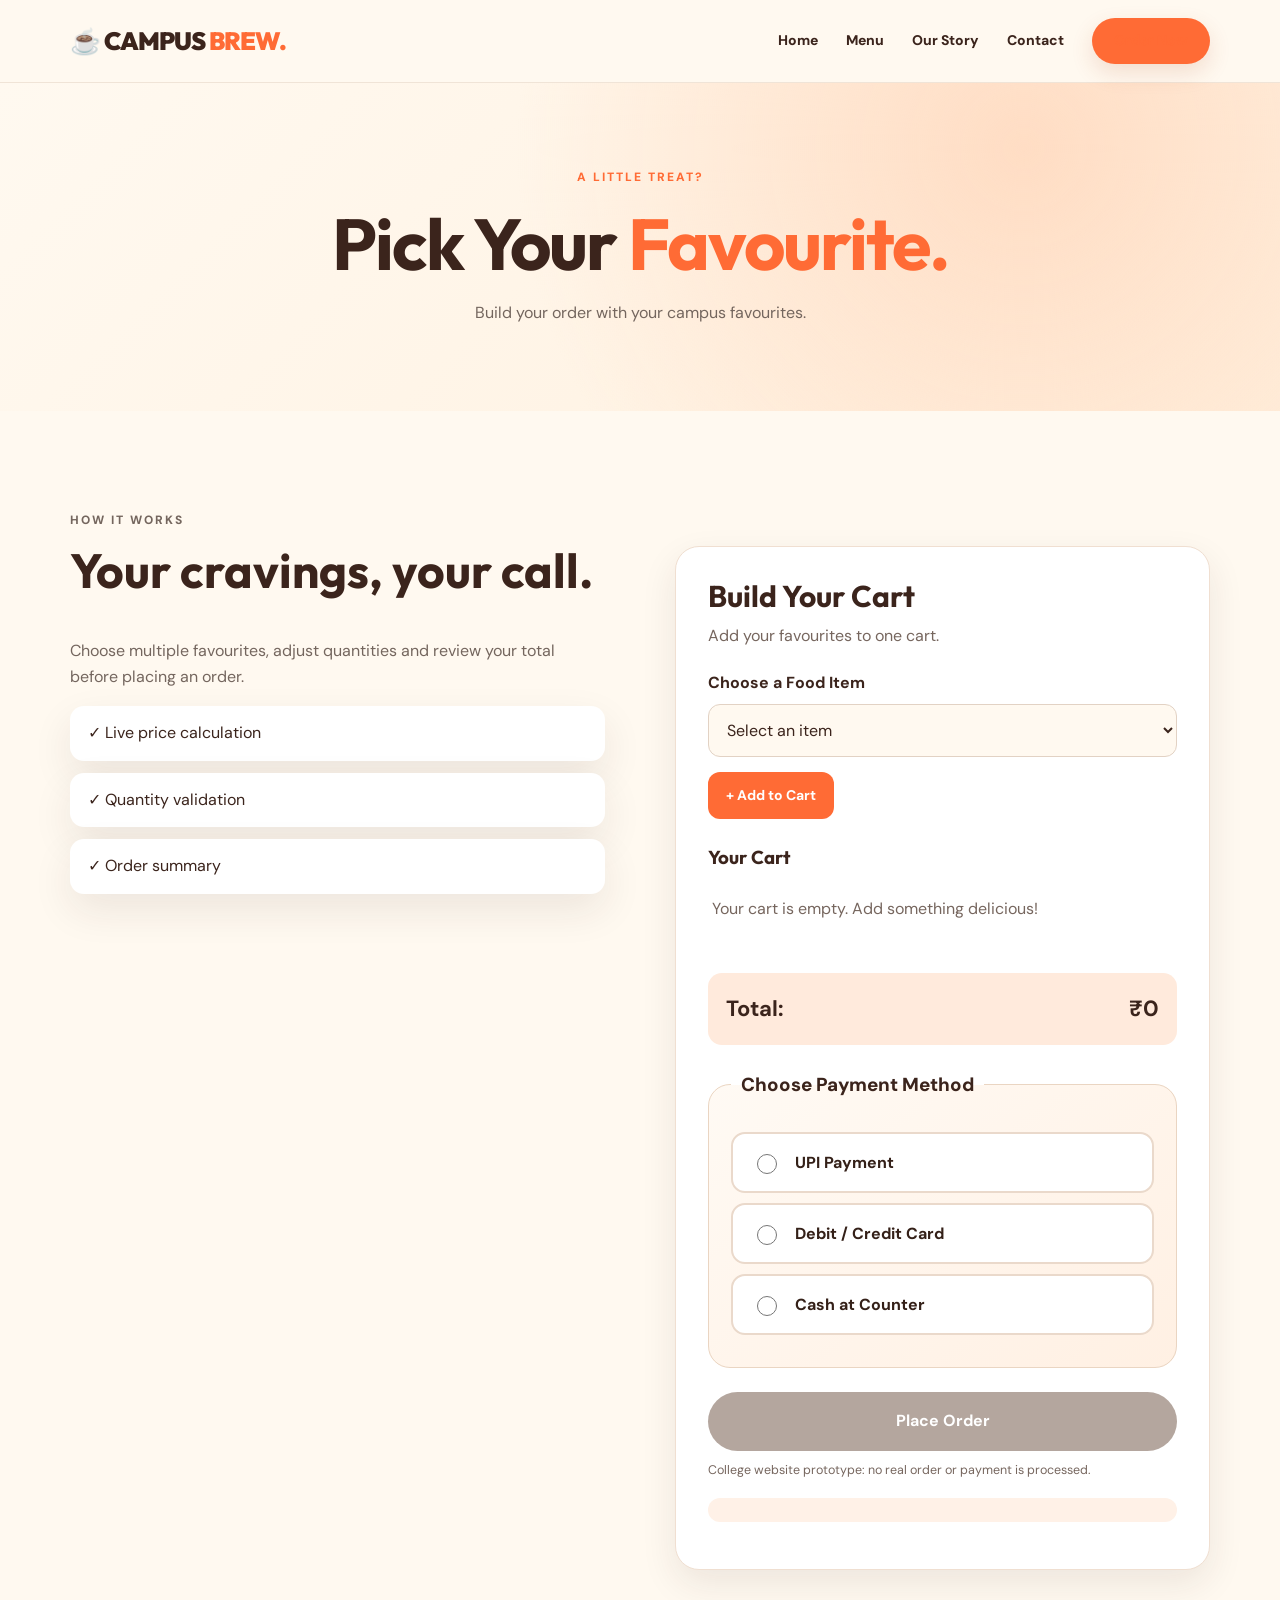
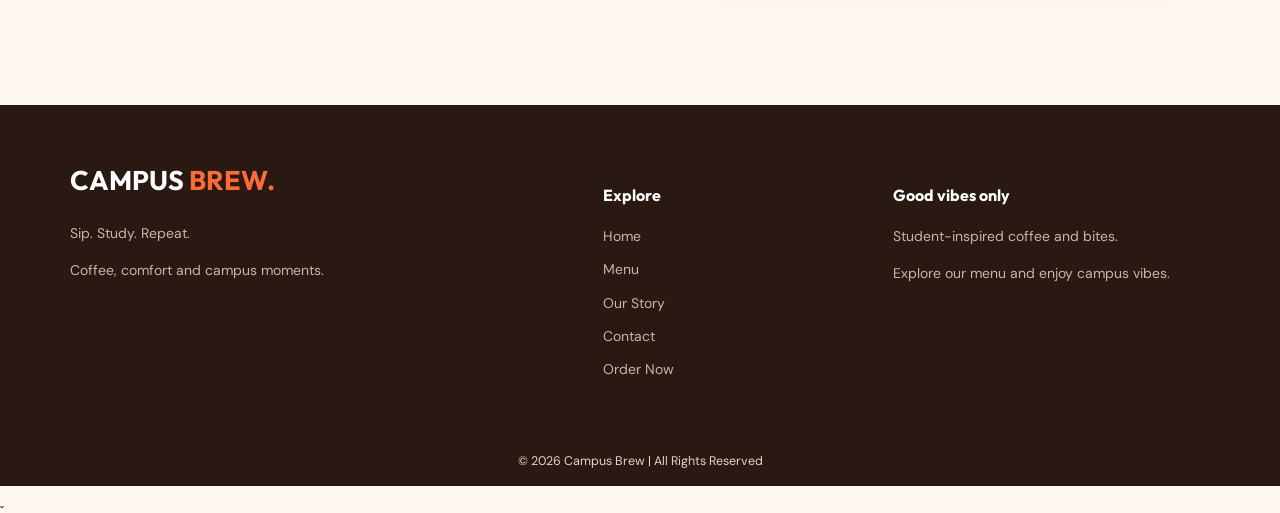
==== order.html @ d3b4a09d "Add files via upload" ====
<!DOCTYPE html>

<html lang="en">
<head>
<meta charset="utf-8"/>
<meta content="width=device-width, initial-scale=1" name="viewport"/>
<meta content="Campus Brew — coffee, bites and campus life" name="description"/>
<title>
   Order Online | Campus Brew
  </title>
<link href="style.css" rel="stylesheet"/>
<script defer="" src="script.js">
</script>
<script defer="" src="cart.js">
</script>
</head>
<body>
<header class="site-header">
<div class="container navbar">
<a class="logo" href="index.html">
     ☕ CAMPUS
     <span>
      BREW.
     </span>
</a>
<button aria-controls="main-navigation" aria-expanded="false" aria-label="Open navigation menu" class="menu-toggle" type="button">
     ☰
    </button>
<nav aria-label="Main navigation" class="nav-links" id="main-navigation">
<a href="index.html">
      Home
     </a>
<a href="menu.html">
      Menu
     </a>
<a href="about.html">
      Our Story
     </a>
<a href="contact.html">
      Contact
     </a>
<a aria-current="page" class="nav-btn" href="order.html">
      Order Now
     </a>
</nav>
</div>
</header>
<main>
<section class="page-hero">
<div class="container">
<p class="eyebrow">
      A LITTLE TREAT?
     </p>
<h1>
      Pick Your
      <em>
       Favourite.
      </em>
</h1>
<p>
      Build your order with your campus favourites.
     </p>
</div>
</section>
<section class="section container">
<div class="form-layout">
<div>
<p class="eyebrow">
       HOW IT WORKS
      </p>
<h2>
       Your cravings, your call.
      </h2>
<p>
       Choose multiple favourites, adjust quantities and review your total before placing an order.
      </p>
<div class="info-chip">
       ✓ Live price calculation
      </div>
<div class="info-chip">
       ✓ Quantity validation
      </div>
<div class="info-chip">
       ✓ Order summary
      </div>
</div>
<!-- CAMPUS BREW SMART CART -->
<section class="smart-cart" id="smartCart">
<h2>Build Your Cart</h2>
<p>
       Add your favourites to one cart.
      </p>
<label for="cartProduct">
       Choose a Food Item
      </label>
<select id="cartProduct">
<option value="">
        Select an item
       </option>
<option value="coffee">
        Cappuccino - ₹120
       </option>
<option value="cold">
        Cold Coffee - ₹150
       </option>
<option value="burger">
        Veg Burger - ₹99
       </option>
<option value="pizza">
        Margherita Pizza - ₹199
       </option>
<option value="sandwich">
        Grilled Sandwich - ₹89
       </option>
<option value="fries">
        French Fries - ₹79
       </option>
</select>
<button id="addToCart" type="button">
       + Add to Cart
      </button>
<h3>
       Your Cart
      </h3>
<div id="cartItems">
</div>
<div class="cart-total">
<strong>
        Total:
       </strong>
<strong id="cartTotal">
        ₹0
       </strong>
</div>
<!-- PAYMENT METHOD SELECTION -->
<fieldset class="payment-methods">
<legend>Choose Payment Method</legend>
<label class="payment-option">
<input name="paymentMethod" type="radio" value="UPI"/>
<span>UPI Payment</span>
</label>
<label class="payment-option">
<input name="paymentMethod" type="radio" value="Card"/>
<span>Debit / Credit Card</span>
</label>
<label class="payment-option">
<input name="paymentMethod" type="radio" value="Cash"/>
<span>Cash at Counter</span>
</label>

</fieldset>
<button disabled="" id="checkoutCart" type="button">Place Order</button>
<p class="checkout-disclosure">College website prototype: no real order or payment is processed.</p>
<p aria-live="polite" class="cart-feedback" id="cartFeedback" role="status">
</p><section aria-label="Order summary" aria-live="polite" class="order-summary" hidden="" id="orderSummary"></section>

</section>
</div>
</section>
</main>
<footer class="site-footer">
<div class="container footer-grid">
<div>
<h3>
      CAMPUS
      <span class="accent">
       BREW.
      </span>
</h3>
<p>
      Sip. Study. Repeat.
     </p>
<p>
      Coffee, comfort and campus moments.
     </p>
</div>
<div>
<h4>
      Explore
     </h4>
<a href="index.html">
      Home
     </a>
<a href="menu.html">
      Menu
     </a>
<a href="about.html">
      Our
                    Story
     </a>
<a href="contact.html">
      Contact
     </a>
<a href="order.html">
      Order Now
     </a>
</div>
<div>
<h4>
      Good vibes only
     </h4>
<p>
      Student-inspired coffee and bites.
     </p>
<p>
      Explore our menu and enjoy campus vibes.
     </p>
</div>
</div>

<p class="prototype-note">© 2026 Campus Brew | All Rights Reserved</p>
   </div>
</footer>
</body>
</html>
 ̰
---- style.css ----
@import url('https://fonts.googleapis.com/css2?family=DM+Sans:wght@400;500;600;700;800&family=Outfit:wght@400;500;600;700;800;900&display=swap');

:root {
    --orange: #ff6b35;
    --orange-dark: #df4c18;
    --cream: #fff9f0;
    --brown: #3b241c;
    --muted: #74665e;
    --white: #fff;
    --shadow: 0 16px 40px rgba(59, 36, 28, .09)
}

* {
    box-sizing: border-box
}

html {
    scroll-behavior: smooth
}

body {
    margin: 0;
    background: var(--cream);
    color: var(--brown);
    font: 16px/1.65 'DM Sans', Arial, sans-serif
}

h1,
h2,
h3,
h4 {
    font-family: 'Outfit', Arial, sans-serif;
    line-height: 1.14
}

h1,
h2,
h3,
p {
    margin-top: 0
}

a {
    text-decoration: none;
    color: inherit
}

img {
    max-width: 100%;
    display: block
}

button,
input,
select,
textarea {
    font: inherit
}

.container {
    width: min(1140px, 90%);
    margin: auto
}

.site-header {
    position: sticky;
    top: 0;
    z-index: 10;
    background: rgba(255, 249, 240, .97);
    border-bottom: 1px solid #f0e4d7;
    backdrop-filter: blur(10px)
}

.navbar {
    min-height: 82px;
    display: flex;
    justify-content: space-between;
    align-items: center;
    gap: 24px
}

.logo {
    font: 900 25px 'Outfit', sans-serif;
    letter-spacing: -1px;
    white-space: nowrap
}

.logo span,
.accent,
em {
    color: var(--orange)
}

em {
    font-style: normal
}

.nav-links {
    display: flex;
    align-items: center;
    gap: 28px
}

.nav-links a {
    font-size: 14px;
    font-weight: 800
}

.nav-links a:hover,
.nav-links a[aria-current=page] {
    color: var(--orange)
}

.nav-links .nav-btn {
    background: var(--orange);
    color: white;
    border-radius: 40px;
    padding: 11px 22px
}

.menu-toggle {
    display: none;
    border: 0;
    background: transparent;
    font-size: 28px;
    color: var(--brown);
    cursor: pointer
}

.eyebrow {
    font-size: 12px;
    font-weight: 800;
    letter-spacing: 2px;
    color: var(--orange);
    text-transform: uppercase
}

.hero {
    padding: 95px 0;
    background: radial-gradient(circle at 80% 20%, #ffe0c7, transparent 45%)
}

.hero-grid {
    display: grid;
    grid-template-columns: 1.1fr .9fr;
    align-items: center;
    gap: 65px
}

.hero h1 {
    font-size: clamp(56px, 7vw, 96px);
    letter-spacing: -4px;
    line-height: 1.03;
    margin: 20px 0 24px
}

.lead {
    font-size: 18px;
    color: var(--muted);
    max-width: 520px
}

.actions {
    display: flex;
    gap: 14px;
    flex-wrap: wrap;
    margin-top: 30px
}

.btn {
    display: inline-flex;
    align-items: center;
    justify-content: center;
    background: var(--orange);
    color: white;
    border: 0;
    border-radius: 35px;
    padding: 14px 25px;
    font-weight: 800;
    cursor: pointer;
    transition: transform .2s, background .2s
}

.btn:hover {
    background: var(--orange-dark);
    transform: translateY(-3px)
}

.btn-outline {
    background: transparent;
    color: var(--brown);
    border: 2px solid var(--brown)
}

.btn-outline:hover {
    background: var(--brown);
    color: white
}

.btn-light {
    background: white;
    color: var(--brown)
}

.btn-light:hover {
    background: #ffe1ca;
    color: var(--brown)
}

.stats {
    display: flex;
    flex-wrap: wrap;
    gap: 35px;
    margin-top: 50px
}

.stats strong,
.stats small {
    display: block
}

.stats strong {
    font: 900 24px 'Outfit', sans-serif
}

.stats small {
    font-size: 12px;
    color: var(--muted)
}

.hero-visual {
    position: relative;
    transform: rotate(2deg);
    padding: 12px;
    background: white;
    border-radius: 35px;
    box-shadow: var(--shadow)
}

.hero-visual img {
    width: 100%;
    height: 440px;
    object-fit: cover;
    border-radius: 26px
}

.floating {
    position: absolute;
    bottom: 25px;
    left: -20px;
    background: white;
    padding: 16px 20px;
    border-radius: 18px;
    box-shadow: var(--shadow);
    font-weight: 800
}

.section {
    padding-top: 100px;
    padding-bottom: 100px
}

.section-heading {
    text-align: center;
    max-width: 700px;
    margin: 0 auto 48px
}

.section-heading h2 {
    font-size: clamp(36px, 5vw, 56px);
    letter-spacing: -2px
}

.section-heading p:not(.eyebrow) {
    color: var(--muted)
}

.feature-grid,
.food-grid {
    display: grid;
    grid-template-columns: repeat(3, minmax(0, 1fr));
    gap: 25px
}

.card,
.food-card,
.form-card {
    background: white;
    border: 1px solid #f1e7dc;
    border-radius: 26px;
    box-shadow: var(--shadow)
}

.card {
    padding: 35px 28px;
    transition: transform .25s
}

.card:hover,
.food-card:hover {
    transform: translateY(-7px)
}

.card h3 {
    font-size: 23px
}

.card p,
.food-info p,
.story p,
.form-layout>div>p {
    color: var(--muted)
}

.emoji {
    font-size: 40px;
    margin-bottom: 20px
}

.cta {
    text-align: center;
    background: var(--brown);
    color: white;
    padding: 90px 0
}

.cta h2 {
    font-size: clamp(35px, 5vw, 60px);
    max-width: 760px;
    margin: 0 auto 20px
}

.cta p:not(.eyebrow) {
    color: #e9d5c7
}

.site-footer {
    background: #291912;
    color: white;
    padding-top: 60px
}

.footer-grid {
    display: grid;
    grid-template-columns: 2fr 1fr 1.3fr;
    gap: 45px;
    padding-bottom: 50px
}

.footer-grid h3 {
    font-size: 27px
}

.footer-grid p,
.footer-grid a {
    color: #c9b6a8;
    font-size: 14px
}

.footer-grid a {
    display: block;
    margin-bottom: 10px
}

.footer-grid a:hover {
    color: var(--orange)
}

.copyright {
    border-top: 1px solid #ffffff22;
    text-align: center;
    padding: 20px;
    font-size: 12px;
    color: #c9b6a8
}

.page-hero {
    padding: 85px 0;
    text-align: center;
    background: radial-gradient(circle at 80% 20%, #ffddc4, transparent 48%), linear-gradient(135deg, #fff9f0, #fff0de)
}

.page-hero h1 {
    font-size: clamp(40px, 6vw, 72px);
    letter-spacing: -2px;
    margin: 15px auto;
    max-width: 850px
}

.page-hero p:not(.eyebrow) {
    max-width: 600px;
    margin: auto;
    color: var(--muted)
}

.food-card {
    overflow: hidden;
    transition: transform .25s
}

.food-visual {
    height: 205px;
    background: linear-gradient(135deg, #f9ddbe, #fff2e0);
    display: grid;
    place-items: center;
    position: relative
}

.food-card:nth-child(2n) .food-visual {
    background: linear-gradient(135deg, #dcece8, #f5faf6)
}

.food-card:nth-child(3n) .food-visual {
    background: linear-gradient(135deg, #ffdbb2, #fff1d8)
}

.food-visual>span:first-child {
    font-size: 92px
}

.pill {
    position: absolute;
    right: 15px;
    top: 15px;
    background: white;
    padding: 5px 12px;
    border-radius: 30px;
    font-size: 11px;
    font-weight: 800
}

.food-info {
    padding: 25px
}

.food-info h3 {
    font-size: 24px;
    margin: 0 0 10px
}

.food-info p {
    min-height: 50px;
    font-size: 14px
}

.food-bottom {
    display: flex;
    justify-content: space-between;
    align-items: center;
    gap: 12px;
    margin-top: 18px
}

.food-bottom strong {
    font-size: 26px
}

.btn-small {
    font-size: 12px;
    padding: 10px 15px
}

.story {
    display: grid;
    grid-template-columns: 1fr 1fr;
    gap: 65px;
    align-items: center
}

.story h2,
.form-layout h2 {
    font-size: clamp(32px, 4vw, 48px)
}

.story-art {
    min-height: 300px;
    border-radius: 30px;
    background: linear-gradient(135deg, #ffe2c7, #f8bd8e);
    display: flex;
    flex-direction: column;
    justify-content: center;
    align-items: center;
    font-size: 100px
}

.story-art span {
    font-size: 18px;
    font-weight: 800
}

.section-soft {
    background: #fff0e2
}

.form-layout {
    display: grid;
    grid-template-columns: 1fr 1fr;
    gap: 70px;
    align-items: start
}

.form-card {
    padding: 35px
}

.form-card h2 {
    font-size: 30px
}

.form-card label {
    display: block;
    font-weight: 800;
    font-size: 14px;
    margin: 18px 0 7px
}

.form-card input,
.form-card select,
.form-card textarea {
    width: 100%;
    padding: 13px 14px;
    border: 1px solid #cbbfb4;
    border-radius: 12px;
    background: #fff;
    color: var(--brown)
}

.form-card input:focus,
.form-card select:focus,
.form-card textarea:focus {
    outline: 2px solid var(--orange);
    outline-offset: 2px
}

.full {
    width: 100%;
    margin-top: 22px
}

.form-note {
    font-size: 12px;
    color: var(--muted);
    text-align: center
}

.feedback {
    font-weight: 700;
    color: #236044
}

.total-box {
    margin-top: 25px;
    background: #fff0df;
    padding: 18px;
    border-radius: 15px;
    display: flex;
    justify-content: space-between;
    align-items: center;
    gap: 10px
}

.total-box strong {
    font-size: 28px
}

.info-chip {
    background: white;
    padding: 14px 18px;
    border-radius: 14px;
    margin: 12px 0;
    box-shadow: var(--shadow)
}

a:focus-visible,
button:focus-visible {
    outline: 3px solid var(--orange);
    outline-offset: 3px
}

@media(max-width:950px) {

    .hero-grid,
    .story,
    .form-layout {
        grid-template-columns: 1fr
    }

    .hero-grid {
        gap: 50px
    }

    .hero-visual {
        max-width: 520px;
        width: 100%;
        margin: auto
    }

    .feature-grid,
    .food-grid {
        grid-template-columns: repeat(2, minmax(0, 1fr))
    }

    .footer-grid {
        grid-template-columns: 1fr 1fr
    }
}

@media(max-width:650px) {
    .navbar {
        min-height: 70px
    }

    .logo {
        font-size: 21px
    }

    .menu-toggle {
        display: block
    }

    .nav-links {
        display: none;
        position: absolute;
        top: 70px;
        left: 0;
        right: 0;
        background: var(--cream);
        padding: 24px;
        flex-direction: column;
        align-items: stretch;
        gap: 18px;
        box-shadow: var(--shadow)
    }

    .nav-links.open {
        display: flex
    }

    .nav-links .nav-btn {
        text-align: center
    }

    .hero {
        padding: 60px 0
    }

    .hero h1 {
        font-size: clamp(48px, 13vw, 62px);
        letter-spacing: -2px
    }

    .hero-grid {
        text-align: center
    }

    .actions,
    .stats {
        justify-content: center
    }

    .hero-visual img {
        height: 320px
    }

    .floating {
        left: 0;
        font-size: 12px
    }

    .section {
        padding-top: 65px;
        padding-bottom: 65px
    }

    .feature-grid,
    .food-grid,
    .footer-grid {
        grid-template-columns: 1fr
    }

    .page-hero {
        padding: 65px 0
    }

    .food-info p {
        min-height: 0
    }

    .form-card {
        padding: 24px
    }

    .cta {
        padding: 70px 0
    }
}

@media(prefers-reduced-motion:reduce) {

    *,
    *::before,
    *::after {
        scroll-behavior: auto !important;
        transition: none !important;
        animation: none !important
    }
}

/* ===== CAMPUS BREW SMART CART ===== */

.smart-cart {
  background: #ffffff;
  padding: 32px;
  margin: 35px 0;
  border: 1px solid #f0dfd1;
  border-radius: 24px;
  box-shadow: 0 15px 40px rgba(59, 36, 28, 0.1);
}

.smart-cart h2 {
  color: #3b241c;
  font-size: 30px;
  margin-bottom: 10px;
}

.smart-cart h3 {
  margin: 28px 0 15px;
  color: #3b241c;
}

.smart-cart p {
  color: #76665e;
  margin-bottom: 15px;
}

.smart-cart label {
  display: block;
  font-weight: 700;
  margin: 20px 0 8px;
}

.smart-cart select {
  width: 100%;
  padding: 14px;
  border: 1px solid #e2d2c4;
  border-radius: 12px;
  background: #fff9f0;
  color: #3b241c;
  font-size: 16px;
}

.smart-cart button {
  background: #ff6b35;
  color: white;
  border: none;
  border-radius: 12px;
  padding: 12px 18px;
  font-size: 14px;
  font-weight: 700;
  cursor: pointer;
  transition: 0.25s ease;
}

.smart-cart button:hover:not(:disabled) {
  background: #e95420;
  transform: translateY(-2px);
}

.smart-cart button:disabled {
  background: #b9aaa0;
  cursor: not-allowed;
}

#addToCart {
  margin-top: 15px;
}

#cartItems {
  display: flex;
  flex-direction: column;
  gap: 12px;
}

.cart-item {
  display: flex;
  align-items: center;
  flex-wrap: wrap;
  gap: 12px;
  background: #fff9f0;
  padding: 15px;
  border-radius: 14px;
  border: 1px solid #f1e3d7;
}

.cart-item strong {
  flex: 1 1 140px;
}

.cart-item button {
  padding: 8px 12px;
  border-radius: 9px;
}

.cart-item span {
  font-weight: 700;
}

.cart-total {
  display: flex;
  justify-content: space-between;
  align-items: center;
  background: #ffeadc;
  border-radius: 14px;
  padding: 18px;
  margin: 24px 0;
  font-size: 22px;
  color: #3b241c;
}

#checkoutCart {
  width: 100%;
  padding: 16px;
  border-radius: 30px;
}

#cartFeedback {
  margin-top: 18px;
  font-weight: 600;
}

.smart-cart button:focus-visible,
.smart-cart select:focus-visible {
  outline: 3px solid #3b241c;
  outline-offset: 3px;
}

@media (max-width: 650px) {
  .smart-cart {
    padding: 20px;
  }

  .smart-cart h2 {
    font-size: 25px;
  }

  .cart-item {
    gap: 10px;
  }

  .cart-total {
    font-size: 19px;
  }
}

/* ===== CAMPUS BREW PAYMENT METHODS ===== */

.payment-methods {
  background: #fff9f0;
  border: 1px solid #f0dfd1;
  border-radius: 20px;
  padding: 25px;
  margin: 28px 0;
}

.payment-methods h3 {
  color: #3b241c;
  font-size: 22px;
  margin-bottom: 20px;
}

.payment-methods label {
  display: flex;
  align-items: center;
  gap: 14px;
  background: white;
  padding: 18px;
  margin: 12px 0;
  border: 2px solid #f0dfd1;
  border-radius: 14px;
  cursor: pointer;
  font-weight: 600;
  transition: 0.25s ease;
}

.payment-methods label:hover {
  border-color: #ff6b35;
  background: #fff3e9;
  transform: translateY(-2px);
}

.payment-methods label:has(input:checked) {
  border-color: #ff6b35;
  background: #ffeadc;
  box-shadow: 0 4px 15px #ff6b3520;
}

.payment-methods input[type="radio"] {
  width: 20px;
  height: 20px;
  accent-color: #ff6b35;
  flex-shrink: 0;
}

.payment-methods .form-note {
  font-size: 12px;
  color: #76665e;
  margin-top: 18px;
}

@media (max-width: 650px) {
  .payment-methods {
    padding: 18px;
  }

  .payment-methods label {
    padding: 14px;
    font-size: 14px;
  }
}

/* Payment choice accessibility and polish */
.payment-methods { min-width: 0; }
.payment-methods legend { color: #3b241c; font-weight: 800; font-size: 1.3rem; padding: 0 8px; }
.payment-methods label { color: #3b241c; line-height: 1.4; }
.payment-methods label span { display: inline-block; }
.payment-methods label:focus-within { outline: 2px solid #ff6b35; outline-offset: 2px; }

/* ===== Final premium refinement ===== */
:root { --premium-ink:#342018; --premium-copper:#df5a2b; --premium-cream:#fff9f0; }
body { -webkit-font-smoothing:antialiased; }
.nav-links a[aria-current="page"]:not(.nav-btn) { color:#df5a2b; }
.btn, .nav-btn, .food-order, #checkoutCart { box-shadow:0 9px 22px rgba(178,75,33,.16); }
.feature-card, .food-card, .form-card, .smart-cart { box-shadow:0 14px 36px rgba(59,36,28,.09); }
.feature-card { background:#fff; border:1px solid #e9d7c8; }
.feature-card p, .feature-card h3 { opacity:1; }
.payment-methods { border:1px solid #ead5c2; background:linear-gradient(145deg,#fffaf4,#fff0e3); margin:24px 0; padding:22px; border-radius:22px; }
.payment-methods legend { padding:0 10px; font-size:1.18rem; font-weight:800; }
.payment-methods .payment-option { display:flex; align-items:center; gap:15px; padding:17px 19px; margin:10px 0; border-radius:14px; border:2px solid #ead9cb; background:#fff; color:#342018; font-size:1rem; font-weight:700; cursor:pointer; transition:border-color .2s,background .2s,transform .2s; }
.payment-methods .payment-option:hover { border-color:#df5a2b; transform:translateY(-1px); }
.payment-methods .payment-option:has(input:checked) { background:#ffeadb; border-color:#df5a2b; box-shadow:0 4px 16px rgba(223,90,43,.12); }
.payment-methods input[type=radio] { flex:0 0 20px; width:20px; height:20px; accent-color:#df5a2b; }
#checkoutCart { background:#df5a2b; color:white; font-size:1rem; }
#checkoutCart:disabled { background:#b4a69e; box-shadow:none; }
.cart-item { background:#fffaf4; }
.cart-item .line-price { font-weight:800; min-width:55px; }
.cart-item .remove-item { background:#f8e4db; color:#78351f; }
.cart-item .remove-item:hover { background:#f1cdbd; }
.empty-cart { padding:12px 4px; color:#76665e; }
.cart-feedback:not(:empty), .contact-feedback:not(:empty) { padding:12px 15px; background:#fff1e7; border-radius:12px; color:#6b351e; }
.order-summary { margin-top:22px; padding:24px; border:1px solid #e6c8ad; border-radius:18px; background:linear-gradient(135deg,#fff7eb,#fff); box-shadow:0 10px 25px rgba(59,36,28,.07); }
.order-summary[hidden] { display:none; }
.order-summary h3 { margin:0 0 14px; font-size:1.5rem; }
.order-summary ul { padding-left:22px; margin-bottom:16px; }
.order-summary li { margin:6px 0; }
.order-summary .summary-total { font-weight:900; font-size:1.3rem; color:#9d3d1c; }
.order-summary .summary-note { font-size:.84rem; color:#66544b; margin-top:14px; }
.prototype-note { text-align:center; font-size:.78rem; color:#e7d3c7; padding:10px 20px 15px; margin:0 auto; max-width:700px; }
a:focus-visible,button:focus-visible,input:focus-visible,select:focus-visible,textarea:focus-visible { outline:3px solid #e67b3f; outline-offset:3px; }
@media(max-width:650px) { .payment-methods { padding:16px; } .payment-methods .payment-option { padding:14px; font-size:.92rem; } .order-summary { padding:17px; } .cart-item { gap:8px; } }
@media(prefers-reduced-motion:reduce) { .payment-methods .payment-option { transition:none; transform:none!important; } }

.checkout-disclosure {font-size: .78rem; color: #76665e; margin: 10px 0 18px; line-height: 1.5;}
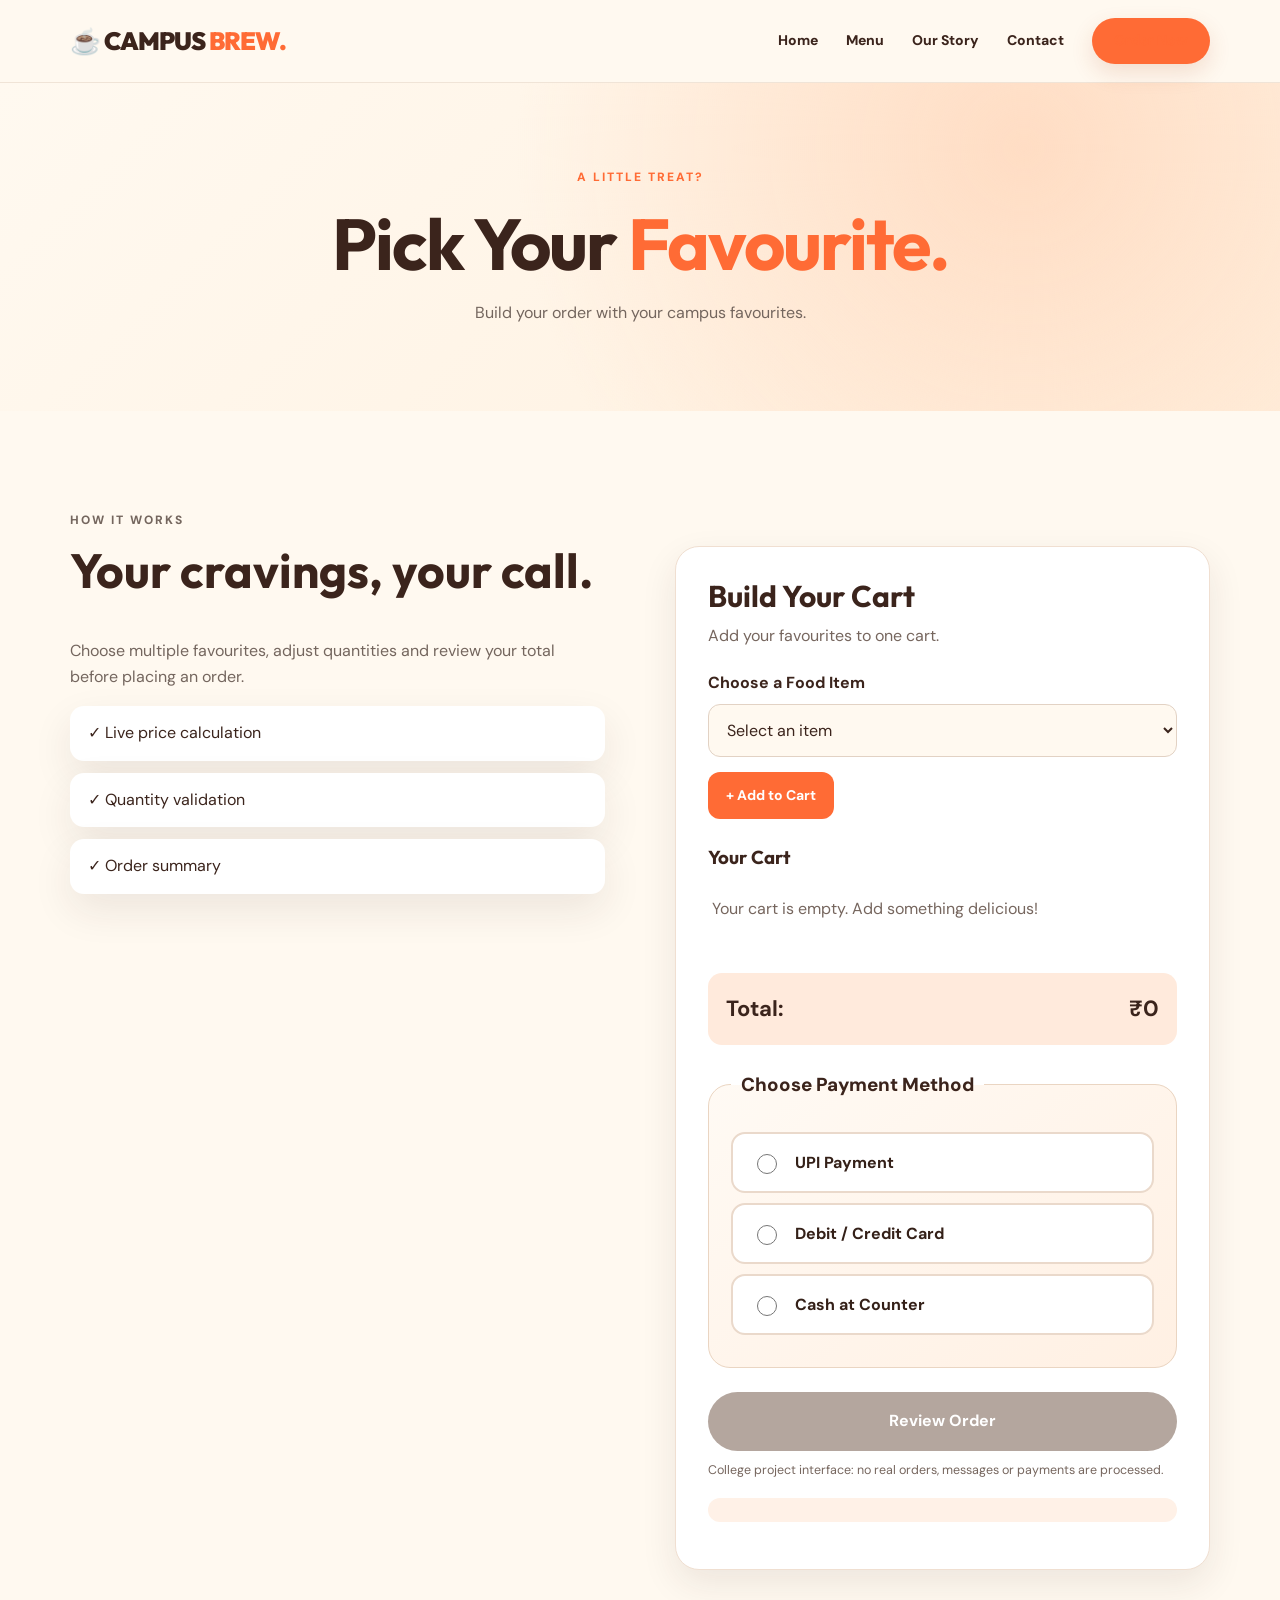
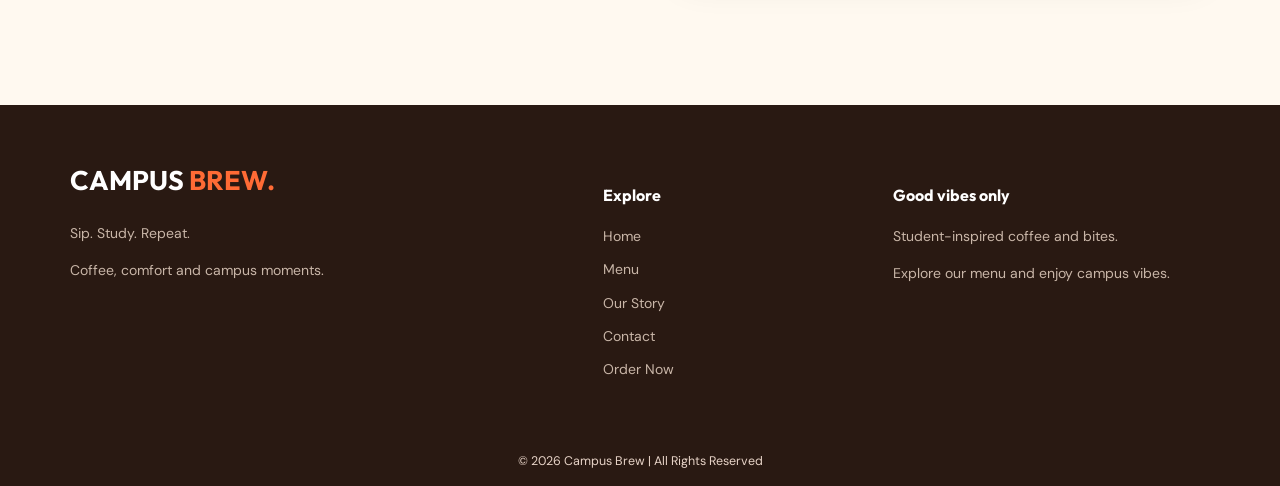
==== commit 572e144d: "Add files via upload" ====
--- a/order.html
+++ b/order.html
@@ -149,8 +149,28 @@
 </label>
 
 </fieldset>
-<button disabled="" id="checkoutCart" type="button">Place Order</button>
-<p class="checkout-disclosure">College website prototype: no real order or payment is processed.</p>
+<div id="upiDetails" class="payment-details" hidden>
+  <h3>UPI Payment</h3>
+  <div class="sample-qr" role="img" aria-label="Non-payable QR illustration for the payment interface">
+    <span class="qr-corner tl"></span><span class="qr-corner tr"></span><span class="qr-corner bl"></span>
+    <span class="qr-pattern"></span><strong>SAMPLE</strong>
+  </div>
+  <p>QR illustration only — no UPI payment can be made.</p>
+  <p class="payment-amount">Cart amount: <strong id="upiAmount">₹0</strong></p>
+</div>
+<div id="cardDetails" class="payment-details" hidden>
+  <h3>Card Details</h3>
+  <p>Use the provided example details only. Never enter a real card number or security code.</p>
+  <div class="card-fields">
+    <label for="cardName">Cardholder name<input id="cardName" autocomplete="off" placeholder="TEST USER" maxlength="60"></label>
+    <label for="cardNumber">Card number<input id="cardNumber" inputmode="numeric" autocomplete="off" placeholder="4242 4242 4242 4242" maxlength="19"></label>
+    <label for="cardExpiry">Expiry (MM/YY)<input id="cardExpiry" inputmode="numeric" autocomplete="off" placeholder="12/30" maxlength="5"></label>
+    <label for="cardCvv">Security code (example)<input id="cardCvv" inputmode="numeric" autocomplete="off" placeholder="123" maxlength="3"></label>
+  </div>
+  <p class="card-hint">Example details: TEST USER / 4242 4242 4242 4242 / 12/30 / 123</p>
+</div>
+<button disabled="" id="checkoutCart" type="button">Review Order</button>
+<p class="checkout-disclosure">College project interface: no real orders, messages or payments are processed.</p>
 <p aria-live="polite" class="cart-feedback" id="cartFeedback" role="status">
 </p><section aria-label="Order summary" aria-live="polite" class="order-summary" hidden="" id="orderSummary"></section>
 
@@ -209,8 +229,6 @@
 </div>
 
 <p class="prototype-note">© 2026 Campus Brew | All Rights Reserved</p>
-   </div>
 </footer>
 </body>
 </html>
- ̰
--- a/style.css
+++ b/style.css
@@ -960,3 +960,20 @@
 @media(prefers-reduced-motion:reduce) { .payment-methods .payment-option { transition:none; transform:none!important; } }
 
 .checkout-disclosure {font-size: .78rem; color: #76665e; margin: 10px 0 18px; line-height: 1.5;}
+
+/* Payment method details */
+.payment-details { margin: 18px 0; padding: 22px; border: 1px solid #ead8c7; border-radius: 18px; background: #fff8ef; color: #3b241c; }
+.payment-details[hidden] { display: none !important; }
+.payment-details h3 { margin: 0 0 12px; }
+.sample-qr { width: 208px; height: 208px; position: relative; background: #fff; border: 12px solid #fff; border-radius: 10px; margin: 14px auto; box-shadow: 0 4px 20px #3b241c22; overflow: hidden; }
+.qr-pattern { position: absolute; inset: 9px; background: repeating-linear-gradient(45deg,#3b241c 0 6px,transparent 6px 13px),repeating-linear-gradient(-45deg,transparent 0 11px,#3b241c 11px 15px); opacity: .45; }
+.qr-corner { position: absolute; width: 46px; height: 46px; border: 9px solid #3b241c; background: white; z-index: 1; }
+.qr-corner.tl { left: 6px; top: 6px; } .qr-corner.tr { right: 6px; top: 6px; } .qr-corner.bl { left: 6px; bottom: 6px; }
+.sample-qr strong { position: absolute; z-index: 2; top: 46%; left: 13%; width: 74%; text-align: center; color: #a92c16; background: #fff; padding: 7px 0; letter-spacing: 2px; }
+.payment-amount { text-align: center; font-size: 18px; }
+.card-fields { display: grid; grid-template-columns: repeat(2,minmax(0,1fr)); gap: 14px; }
+.card-fields label { display: flex; flex-direction: column; gap: 6px; font-weight: 600; }
+.card-fields input { min-width: 0; width: 100%; box-sizing: border-box; padding: 13px; border: 1px solid #d7c5b5; border-radius: 10px; background: white; color: #3b241c; font-size: 15px; }
+.card-fields input:focus-visible { outline: 3px solid #ff6b35; outline-offset: 2px; }
+.card-hint { font-size: 13px; overflow-wrap: anywhere; }
+@media(max-width: 560px) { .card-fields { grid-template-columns: 1fr; } .payment-details { padding: 16px; } }
